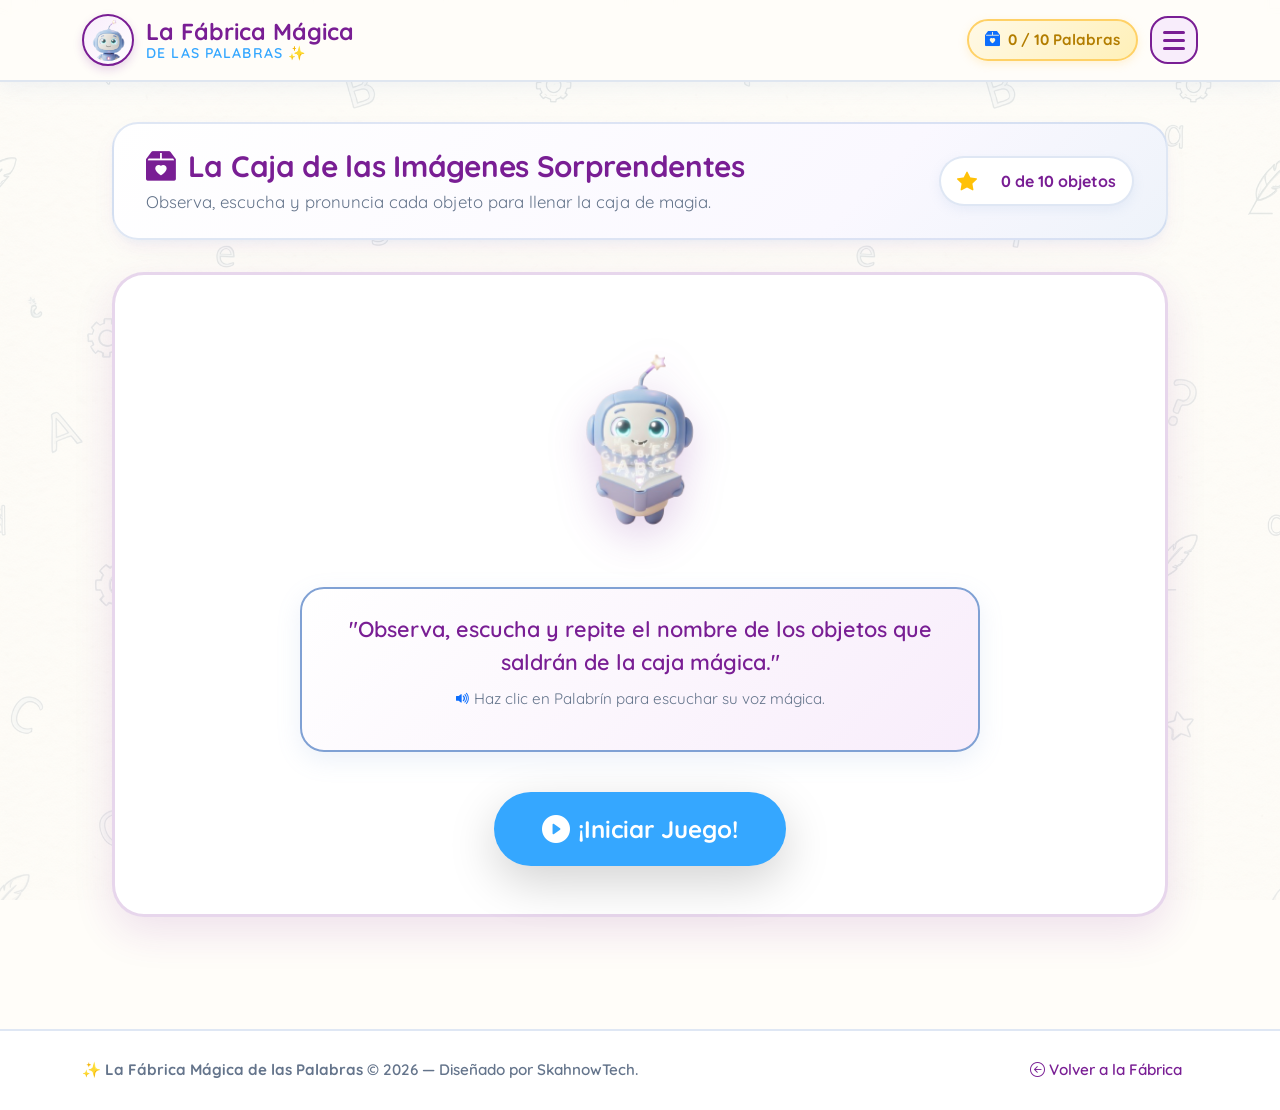
==== CajaSorprendente.html @ a02a0a53 "first commit" ====
<!DOCTYPE html>
<html lang="es">

<head>
  <meta charset="UTF-8">
  <meta name="viewport" content="width=device-width, initial-scale=1.0">
  <title>La Caja de las Imágenes Sorprendentes | La Fábrica Mágica</title>
  <link rel="icon" href="assets/images/smile.png" type="image/png">

  <!-- Meta etiquetas SEO y experiencia de usuario infantil -->
  <meta name="description"
    content="Minijuego 1: La caja de las imágenes sorprendentes. Observa, escucha y repite el nombre de 10 objetos mágicos con Palabrín.">
  <meta name="theme-color" content="#791E94">

  <!-- Bootstrap 5 CSS CDN -->
  <link href="https://cdn.jsdelivr.net/npm/bootstrap@5.3.3/dist/css/bootstrap.min.css" rel="stylesheet"
    integrity="sha384-QWTKZyjpPEjISv5WaRU9OFeRpok6YctnYmDr5pNlyT2bRjXh0JMhjY6hW+ALEwIH" crossorigin="anonymous">

  <!-- Bootstrap Icons CDN -->
  <link rel="stylesheet" href="https://cdn.jsdelivr.net/npm/bootstrap-icons@1.11.3/font/bootstrap-icons.min.css">

  <!-- Google Fonts: Quicksand -->
  <link rel="preconnect" href="https://fonts.googleapis.com">
  <link rel="preconnect" href="https://fonts.gstatic.com" crossorigin>
  <link href="https://fonts.googleapis.com/css2?family=Quicksand:wght@400;500;600;700&display=swap" rel="stylesheet">

  <!-- Estilos Globales y Específicos del Minijuego -->
  <link rel="stylesheet" href="css/styles.css">
  <link rel="stylesheet" href="css/cajaSorprendente.css">
</head>

<body>

  <!-- ========================================================================
       1. HEADER / BANNER SUPERIOR FIJO (IDÉNTICO A INDEX)
       ======================================================================== -->
  <header class="navbar navbar-expand fixed-top magic-navbar">
    <div class="container-xl d-flex justify-content-between align-items-center">

      <!-- Marca y Avatar del Robot Guardián -->
      <a class="brand-wrapper" href="index.html" title="Ir al inicio de La Fábrica Mágica">
        <div class="brand-avatar">
          <img src="assets/images/smile.png" alt="Robot Guardián sonriente">
        </div>
        <div class="brand-title">
          <span>La Fábrica Mágica</span>
          <span class="brand-subtitle">de las Palabras ✨</span>
        </div>
      </a>

      <!-- Acciones de barra superior: Contador de palabras y Menú Hamburguesa -->
      <div class="nav-actions">
        <div class="badge-points d-flex align-items-center gap-2" title="Progreso de palabras descubiertas">
          <i class="bi bi-box2-heart-fill text-primary"></i>
          <span id="headerCounter">0 / 10 Palabras</span>
        </div>

        <button id="btnMagicMenu" class="btn-magic-menu" type="button" data-bs-toggle="offcanvas"
          data-bs-target="#offcanvasNav" aria-controls="offcanvasNav" aria-label="Abrir menú de navegación">
          <span class="bar"></span>
          <span class="bar"></span>
          <span class="bar"></span>
        </button>
      </div>

    </div>
  </header>

  <!-- ========================================================================
       2. MENÚ OFFCANVAS (PANEL LATERAL RESPONSIVO)
       ======================================================================== -->
  <div class="offcanvas offcanvas-end magic-offcanvas" tabindex="-1" id="offcanvasNav"
    aria-labelledby="offcanvasNavLabel">
    <div class="offcanvas-header">
      <h5 class="offcanvas-title" id="offcanvasNavLabel">
        <i class="bi bi-compass text-primary"></i> Menú Mágico
      </h5>
      <button type="button" class="btn-close" data-bs-dismiss="offcanvas" aria-label="Cerrar"></button>
    </div>

    <div class="offcanvas-body d-flex flex-column justify-content-between">
      <nav class="magic-nav-list">
        <a href="index.html" data-audio="assets/audio/inicio.mp3" class="magic-nav-item">
          <span class="nav-icon"><i class="bi bi-house-door-fill"></i></span>
          <span>Inicio</span>
        </a>
        <a href="CajaSorprendente.html" data-audio="assets/audio/caja.mp3" class="magic-nav-item active">
          <span class="nav-icon">
            <svg viewBox="0 0 32 32" color="currentColor" fill="currentColor" width="25"
              xmlns="http://www.w3.org/2000/svg">
              <path
                d="M1.735 17.832l12.054 6.081 2.152-6.081-12.053-5.758zM16.211 17.832l2.045 6.027 12.484-6.081-2.422-5.704zM-0.247 7.212l4.144 4.843 12.053-6.134-3.928-5.005zM32.247 7.319 20.246 0.916l-4.09 5.005 12.162 6.134zM3.175 19.353 3.134 25.192l12.713 5.893v-10.98l-1.816 4.736zM16.291 20.105v10.979l12.674-5.893v-5.799l-10.99 5.46z" />
            </svg>
          </span>
          <span>La Caja de las Imágenes Sorprendentes</span>
        </a>
        <a href="QueSonido.html" data-audio="assets/audio/sonido.mp3" class="magic-nav-item">
          <span class="nav-icon">
            <svg viewBox="0 0 32 32" color="currentColor" fill="currentColor" width="25"
              xmlns="http://www.w3.org/2000/svg">
              <path d="M18 30v-2a10.0114 10.0114 0 0 0 10-10h2a12.0134 12.0134 0 0 1-12 12z" />
              <path d="M18 26v-2a6.0066 6.0066 0 0 0 6-6h2a8.0092 8.0092 0 0 1-8 8z" />
              <path d="M18 22v-2a2.0023 2.0023 0 0 0 2-2h2a4.0042 4.0042 0 0 1-4 4z" />
              <path
                d="M10 2a9.01 9.01 0 0 0-9 9h2a7 7 0 0 1 14 0 7.09 7.09 0 0 1-3.501 6.1348L13 17.4229v3.0732a2.9354 2.9354 0 0 1-0.9009 2.1514 4.1824 4.1824 0 0 1-4.6318 1.03A4.0918 4.0918 0 0 1 5 20H3a6.1156 6.1156 0 0 0 3.6694 5.5117 5.7822 5.7822 0 0 0 2.3145 0.4863 6.5854 6.5854 0 0 0 4.4785-1.888A4.94 4.94 0 0 0 15 20.4961v-1.9424A9.1077 9.1077 0 0 0 19 11a9.01 9.01 0 0 0-9-9z" />
            </svg>
          </span>
          <span>¿Qué sonido estás escuchando?</span>
        </a>
        <a href="QueVes.html" data-audio="assets/audio/cuentame.mp3" class="magic-nav-item">
          <span class="nav-icon">
            <svg viewBox="0 0 24 24" color="currentColor" fill="currentColor" stroke-width="2" stroke="currentColor"
              stroke-linecap="round" stroke-linejoin="round" width="25" xmlns="http://www.w3.org/2000/svg">
              <path fill="none" d="M5.5 21C2.7 21 1 17 1 12s1.7-9 4.5-9C8.2 3 10 7 10 12s-1.8 9-4.5 9z" />
              <path fill="none" d="M18.5 21c-2.7 0-4.5-4-4.5-9s1.8-9 4.5-9c2.8 0 4.5 4 4.5 9s-1.7 9-4.5 9z" />
              <circle cx="4" cy="12" r="3" />
              <circle cx="17" cy="12" r="3" />
            </svg>
          </span>
          <span>¡Cuéntame qué estás viendo!</span>
        </a>
        <a href="unirPalabras.html" data-audio="assets/audio/unamos.mp3" class="magic-nav-item">
          <span class="nav-icon">
            <svg viewBox="0 0 32 32" color="currentColor" fill="currentColor" width="25"
              xmlns="http://www.w3.org/2000/svg">
              <path
                d="M28 16a1 1 0 0 1-1 1H16a1 1 0 0 1 0-2h11a1 1 0 0 1 1 1zM16 9h11a1 1 0 0 0 0-2H16a1 1 0 0 0 0 2zM27 23H16a1 1 0 0 0 0 2h11a1 1 0 0 0 0-2z" />
            </svg>
          </span>
          <span>Unamos las palabras con sus imágenes</span>
        </a>
        <a href="misionPalabrin.html" data-audio="assets/audio/mision.mp3" class="magic-nav-item">
          <span class="nav-icon"><i class="bi bi-trophy-fill"></i></span>
          <span>La gran misión de Palabrín</span>
        </a>
      </nav>

      <div class="text-center p-3 rounded-4 bg-white border border-info-subtle mt-4">
        <small class="text-muted fw-bold">
          <i class="bi bi-lightbulb text-warning me-1"></i> Aprender jugando es la clave.
        </small>
      </div>
    </div>
  </div>

  <!-- ========================================================================
       3. CONTENEDOR PRINCIPAL
       ======================================================================== -->
  <main class="main-wrapper">
    <div class="container-xl game-container">

      <!-- ENCABEZADO Y BARRA DE PROGRESO -->
      <section class="game-header-card d-flex flex-column flex-md-row justify-content-between align-items-md-center gap-3">
        <div>
          <h1 class="game-title">
            <i class="bi bi-box2-heart-fill"></i> La Caja de las Imágenes Sorprendentes
          </h1>
          <p class="game-subtitle">
            Observa, escucha y pronuncia cada objeto para llenar la caja de magia.
          </p>
        </div>

        <!-- Indicador visual del avance -->
        <div class="progress-wrapper">
          <i class="bi bi-star-fill text-warning fs-5"></i>
          <div class="progress-custom">
            <div id="gameProgressBar" class="progress-bar-magic" role="progressbar" aria-valuenow="0"
              aria-valuemin="0" aria-valuemax="100"></div>
          </div>
          <span id="gameProgressCount" class="progress-text">0 de 10 objetos</span>
        </div>
      </section>

      <!-- ====================================================================
           PANTALLA 1: CONFIRMACIÓN DE INICIO CON PALABRÍN
           ==================================================================== -->
      <section id="screenIntro" aria-labelledby="introTitle">
        <div class="intro-card">
          <h2 id="introTitle" class="visually-hidden">Instrucciones del Minijuego 1</h2>

          <!-- Mascota Robot Palabrín Interactiva con data-audio -->
          <div class="mb-3">
            <img id="robotIntroImg" src="assets/images/instrucciones.png"
              data-audio="assets/audio/subti1.mp3"
              alt="Robot Palabrín explicando instrucciones" class="intro-robot-img animate-bounce"
              title="¡Haz clic en mí para escuchar las instrucciones!"
              onerror="this.src='assets/images/contento.png'">
          </div>

          <!-- Globo de diálogo de Instrucciones -->
          <div class="intro-speech">
            <p class="intro-speech-text">
              "Observa, escucha y repite el nombre de los objetos que saldrán de la caja mágica."
            </p>
            <p class="intro-speech-hint">
              <i class="bi bi-volume-up-fill text-primary"></i> Haz clic en Palabrín para escuchar su voz mágica.
            </p>
          </div>

          <!-- Botón de Iniciar Juego -->
          <div>
            <button type="button" id="btnStartGame" class="btn-kid btn-primary-kid fs-4 px-5 py-3 shadow-lg"
              data-audio="assets/audio/comienza.mp3">
              <i class="bi bi-play-circle-fill fs-3"></i> ¡Iniciar Juego!
            </button>
          </div>
        </div>
      </section>

      <!-- ====================================================================
           PANTALLA 2: TABLERO DE LA CAJA MÁGICA Y LOS 10 OBJETOS
           ==================================================================== -->
      <section id="screenGame" aria-labelledby="gameBoardTitle">
        <h2 id="gameBoardTitle" class="visually-hidden">Tablero de Objetos de la Caja Mágica</h2>

        <!-- Ilustración central de la Caja Mágica -->
        <div class="magic-box-stage">
          <div class="magic-box-container">
            <div class="box-aura"></div>
            <!-- SVG de la Caja de Sorpresas Mágica -->
            <svg class="magic-box-svg" viewBox="0 0 100 100" xmlns="http://www.w3.org/2000/svg">
              <!-- Cuerpo de la caja -->
              <rect x="20" y="38" width="60" height="48" rx="8" fill="#791E94" />
              <rect x="23" y="41" width="54" height="42" rx="6" fill="#9B3DB8" />
              <!-- Cinta vertical -->
              <rect x="44" y="38" width="12" height="48" fill="#FFD166" />
              <!-- Tapa de la caja -->
              <rect x="15" y="28" width="70" height="14" rx="4" fill="#35A7FF" />
              <!-- Lazo superior -->
              <path d="M50 28 C42 16 28 20 38 28 Z" fill="#FFD166" />
              <path d="M50 28 C58 16 72 20 62 28 Z" fill="#FFD166" />
              <circle cx="50" cy="28" r="4" fill="#FFAA00" />
              <!-- Estrellitas de magia -->
              <polygon points="12,18 14,23 19,23 15,26 17,31 12,28 7,31 9,26 5,23 10,23" fill="#FFD166" opacity="0.9" />
              <polygon points="86,22 88,26 92,26 89,28 90,32 86,30 82,32 83,28 80,26 84,26" fill="#FFD166" opacity="0.9" />
            </svg>
          </div>
          <div>
            <span class="box-instruction-tag">
              <i class="bi bi-hand-index-thumb-fill text-warning"></i> Toca un objeto para descubrir su nombre
            </span>
          </div>
        </div>

        <!-- Cuadrícula interactiva de los 10 objetos -->
        <div id="objectsGrid" class="objects-grid" role="region" aria-label="Cuadrícula de objetos mágicos">
          <!-- Se inyecta dinámicamente mediante js/cajaSorprendente.js -->
        </div>
      </section>

      <!-- ====================================================================
           MODAL SPOTLIGHT: OBJETO DESTACADO, AUDIO Y VALIDACIÓN
           ==================================================================== -->
      <div id="spotlightModal" class="spotlight-overlay" role="dialog" aria-modal="true"
        aria-labelledby="spotlightTitle">
        <div class="spotlight-card">
          <!-- Icono / SVG aumentado del objeto -->
          <div id="spotlightIcon" class="spotlight-icon-box"></div>

          <!-- Nombre de la palabra en grande -->
          <h3 id="spotlightTitle" class="spotlight-title">Palabra</h3>

          <!-- Diálogo interactivo de Palabrín -->
          <div class="spotlight-palabrin-dialog">
            <img src="assets/images/senalando.png" alt="Palabrín ayudándote a pronunciar"
              class="spotlight-palabrin-avatar" onerror="this.src='assets/images/smile.png'">
            <p id="spotlightDialogText" class="spotlight-dialog-text">
              Escucha con atención la palabra...
            </p>
          </div>

          <!-- Botón de confirmación para pasar a la siguiente palabra -->
          <button type="button" id="btnWordSaid" class="btn-kid btn-emerald-kid btn-word-confirm shadow-lg">
            <i class="bi bi-mic-fill"></i> ¡Ya la dije! / Siguiente palabra
          </button>
        </div>
      </div>

      <!-- ====================================================================
           PANTALLA 3: FINALIZACIÓN DEL JUEGO (CELEBRACIÓN Y 3 BOTONES)
           ==================================================================== -->
      <section id="screenVictory" aria-labelledby="victoryTitle">
        <div class="victory-card">
          <!-- Robot Palabrín Celebrando -->
          <img src="assets/images/emocionado.png" alt="Palabrín celebrando tu victoria"
            class="victory-robot-img" onerror="this.src='assets/images/contento.png'">

          <h2 id="victoryTitle" class="victory-title">
            ¡Felicidades, pequeño inventor de palabras! 🎉✨
          </h2>

          <p class="victory-subtitle">
            ¡Has abierto la caja mágica y pronunciado los <strong>10 objetos sorprendentes</strong> con éxito! Eres un
            auténtico maestro de las palabras.
          </p>

          <!-- Fila de estrellas logradas -->
          <div class="stars-celebration" aria-label="10 estrellas conseguidas">
            <i class="bi bi-star-fill"></i>
            <i class="bi bi-star-fill"></i>
            <i class="bi bi-star-fill"></i>
            <i class="bi bi-star-fill"></i>
            <i class="bi bi-star-fill"></i>
            <i class="bi bi-star-fill"></i>
            <i class="bi bi-star-fill"></i>
            <i class="bi bi-star-fill"></i>
            <i class="bi bi-star-fill"></i>
            <i class="bi bi-star-fill"></i>
          </div>

          <!-- EXACTAMENTE LOS 3 BOTONES DE OPCIONES REQUERIDOS -->
          <div class="victory-actions">
            <!-- Botón 1: Menú Principal -->
            <a href="index.html" class="btn-kid btn-secondary-kid victory-btn"
              data-audio="assets/audio/inicio.mp3">
              <i class="bi bi-house-door-fill"></i> Menú Principal
            </a>

            <!-- Botón 2: Reiniciar Juego -->
            <button type="button" data-audio="assets/audio/reiniciar.mp3" id="btnRestartGame" class="btn-kid btn-primary-kid victory-btn">
              <i class="bi bi-arrow-clockwise"></i> Reiniciar Juego
            </button>

            <!-- Botón 3: Segundo Juego -->
            <a href="QueSonido.html" class="btn-kid btn-magic-kid victory-btn"
              data-audio="assets/audio/siguiente1.mp3">
              <i class="bi bi-arrow-right-circle-fill"></i> Siguiente Juego: ¿Qué sonido estas escuchando?
            </a>
          </div>
        </div>
      </section>

    </div>
  </main>

  <!-- ========================================================================
       4. FOOTER LÚDICO Y EDUCATIVO (IDÉNTICO A INDEX)
       ======================================================================== -->
  <footer class="magic-footer">
    <div class="container-xl">
      <div class="d-flex flex-column flex-sm-row justify-content-between align-items-center gap-2">
        <p class="m-0 fw-semibold">
          ✨ <strong>La Fábrica Mágica de las Palabras</strong> &copy; 2026 &mdash; Diseñado por SkahnowTech.
        </p>
        <div>
          <a href="index.html" class="me-3"><i class="bi bi-arrow-left-circle"></i> Volver a la Fábrica</a>
        </div>
      </div>
    </div>
  </footer>

  <!-- ========================================================================
       SCRIPTS: BOOTSTRAP 5 + MAIN JS + CAJA SORPRENDENTE JS
       ======================================================================== -->
  <script src="https://cdn.jsdelivr.net/npm/bootstrap@5.3.3/dist/js/bootstrap.bundle.min.js"
    integrity="sha384-YvpcrYf0tY3lHB60NNkmXc5s9fDVZLESaAA55NDzOxhy9GkcIdslK1eN7N6jIeHz"
    crossorigin="anonymous"></script>
  <script src="js/main.js"></script>
  <script src="js/cajaSorprendente.js"></script>
</body>

</html>
---- css/styles.css ----
/* ==========================================================================
   LA FÁBRICA MÁGICA DE LAS PALABRAS - ESTILOS PRINCIPALES
   Diseño Frontend UI/UX infantil: Accesible, lúdico y responsivo
   ========================================================================== */

/* --------------------------------------------------------------------------
   1. IMPORTACIÓN DE TIPOGRAFÍAS
   -------------------------------------------------------------------------- */
@import url('https://fonts.googleapis.com/css2?family=Quicksand:wght@400;500;600;700&display=swap');

/* --------------------------------------------------------------------------
   2. VARIABLES CSS (CUSTOM PROPERTIES - PALETA APROBADA)
   -------------------------------------------------------------------------- */
:root {
  /* Paleta cromática oficial */
  --color-bg: #FFFDF9;              /* Porcelain: Fondo general cálido y suave */
  --color-primary: #35A7FF;         /* Cool Sky: Botones principales y acentos interactivos */
  --color-primary-hover: #1e96f3;
  --color-secondary: #80A1D4;       /* Wisteria Blue: Contenedores, tarjetas secundarias y bordes */
  --color-secondary-soft: #EEF3FA;  /* Tono muy suave para fondos interiores */
  --color-success: #48BF84;         /* Emerald: Alertas positivas, aciertos y logros */
  --color-success-hover: #3ca36f;
  --color-magic: #791E94;           /* Royal Orchid: Títulos principales, marca y robot */
  --color-magic-light: #9B3DB8;
  --color-magic-soft: #F8EDFB;
  
  /* Colores de soporte y neutros */
  --color-surface: #FFFFFF;
  --color-text-main: #2C3539;
  --color-text-muted: #64748B;
  --color-border-subtle: rgba(128, 161, 212, 0.25);
  
  /* Sistema de diseño: bordes, sombras y transiciones */
  --font-family-base: 'Quicksand', -apple-system, BlinkMacSystemFont, "Segoe UI", Roboto, sans-serif;
  --radius-sm: 12px;
  --radius-md: 18px;
  --radius-lg: 26px;
  --radius-pill: 50px;
  
  --shadow-soft: 0 10px 28px -6px rgba(121, 30, 148, 0.08), 0 4px 10px -2px rgba(53, 167, 255, 0.06);
  --shadow-hover: 0 16px 36px -4px rgba(121, 30, 148, 0.16), 0 8px 16px -2px rgba(53, 167, 255, 0.12);
  --shadow-card: 0 8px 20px rgba(128, 161, 212, 0.14);
  
  --transition-fast: all 0.2s ease-in-out;
  --transition-normal: all 0.3s cubic-bezier(0.34, 1.56, 0.64, 1);
  --header-height: 82px;
}

/* --------------------------------------------------------------------------
   3. ESTILOS GLOBALES Y PATRÓN DE FONDO
   -------------------------------------------------------------------------- */
* {
  box-sizing: border-box;
}

body {
  font-family: var(--font-family-base);
  background-color: var(--color-bg);
  color: var(--color-text-main);
  margin: 0;
  padding-top: var(--header-height);
  min-height: 100vh;
  position: relative;
  overflow-x: hidden;
}

body::before {
  content: "";
  position: fixed; /* Fija el fondo para que no se mueva al hacer scroll */
  top: 0;
  left: 0;
  width: 100%;
  height: 100%;
  
    /* Patrón SVG sutil con letras, estrellas y libros para una atmósfera educativa y lúdica */
  background-image: url(../assets/images/fondoNormal.jpeg);
  background-size: cover;
  background-repeat: repeat; /* O ajusta el tamaño si el patrón es muy grande */
  
  /* ¡AQUÍ ESTÁ LA CLAVE! LA OPACIDAD */
  opacity: 0.4; /* Muy sutil, entre 0.03 y 0.08 funciona bien para niños */
  
  /* Asegura que el fondo esté detrás de todo el contenido */
  z-index: -1; 
}

/* Tipografía y jerarquías */
h1, h2, h3, h4, h5, h6 {
  font-family: var(--font-family-base);
  font-weight: 700;
  letter-spacing: -0.01em;
}

/* --------------------------------------------------------------------------
   4. HEADER / BANNER SUPERIOR FIJO
   -------------------------------------------------------------------------- */
.magic-navbar {
  height: var(--header-height);
  background: rgba(255, 253, 249, 0.94);
  backdrop-filter: blur(12px);
  -webkit-backdrop-filter: blur(12px);
  border-bottom: 2px solid var(--color-border-subtle);
  box-shadow: 0 4px 20px rgba(128, 161, 212, 0.12);
  transition: var(--transition-fast);
  z-index: 1030;
}

.brand-wrapper {
  display: flex;
  align-items: center;
  gap: 12px;
  text-decoration: none;
}

.brand-avatar {
  width: 52px;
  height: 52px;
  background: linear-gradient(135deg, var(--color-magic-soft) 0%, #FFFFFF 100%);
  border: 2.5px solid var(--color-magic);
  border-radius: 50%;
  padding: 3px;
  display: flex;
  align-items: center;
  justify-content: center;
  box-shadow: 0 4px 10px rgba(121, 30, 148, 0.18);
  transition: var(--transition-normal);
  flex-shrink: 0;
}

.brand-avatar img {
  width: 100%;
  height: 100%;
  object-fit: contain;
  border-radius: 50%;
}

.brand-wrapper:hover .brand-avatar {
  transform: rotate(10deg) scale(1.08);
  border-color: var(--color-primary);
}

.brand-title {
  font-size: 1.45rem;
  font-weight: 700;
  color: var(--color-magic);
  line-height: 1.15;
  margin: 0;
  display: flex;
  flex-direction: column;
}

.brand-title .brand-subtitle {
  font-size: 0.88rem;
  font-weight: 600;
  color: var(--color-primary);
  text-transform: uppercase;
  letter-spacing: 0.08em;
}

/* Acciones del Navbar */
.nav-actions {
  display: flex;
  align-items: center;
  gap: 12px;
}

.badge-points {
  background: linear-gradient(135deg, #FFF9E6, #FFF0B8);
  border: 2px solid #FFD166;
  color: #B37D00;
  font-size: 0.95rem;
  font-weight: 700;
  padding: 8px 16px;
  border-radius: var(--radius-pill);
  display: flex;
  align-items: center;
  gap: 6px;
  box-shadow: 0 3px 8px rgba(255, 209, 102, 0.25);
}

/* Botón Hamburguesa Estilizado */
.btn-magic-menu {
  width: 48px;
  height: 48px;
  border-radius: var(--radius-md);
  background-color: var(--color-magic-soft);
  border: 2px solid var(--color-magic);
  color: var(--color-magic);
  display: flex;
  flex-direction: column;
  justify-content: center;
  align-items: center;
  gap: 5px;
  cursor: pointer;
  transition: var(--transition-normal);
  padding: 0;
}

.btn-magic-menu .bar {
  width: 22px;
  height: 3px;
  background-color: var(--color-magic);
  border-radius: 4px;
  transition: var(--transition-normal);
}

.btn-magic-menu:hover,
.btn-magic-menu:focus {
  background-color: var(--color-magic);
  transform: scale(1.05);
  box-shadow: 0 4px 14px rgba(121, 30, 148, 0.25);
}

.btn-magic-menu:hover .bar,
.btn-magic-menu:focus .bar {
  background-color: #FFFFFF;
}

/* --------------------------------------------------------------------------
   5. MENÚ OFFCANVAS (PANEL LATERAL RESPONSIVO)
   -------------------------------------------------------------------------- */
.magic-offcanvas {
  background-color: var(--color-bg);
  border-left: 3px solid var(--color-magic);
  border-top-left-radius: 28px;
  border-bottom-left-radius: 28px;
  box-shadow: -10px 0 30px rgba(121, 30, 148, 0.12);
  width: 320px;
}

.magic-offcanvas .offcanvas-header {
  border-bottom: 2px solid var(--color-border-subtle);
  padding: 1.5rem 1.25rem;
}

.magic-offcanvas .offcanvas-title {
  color: var(--color-magic);
  font-weight: 700;
  display: flex;
  align-items: center;
  gap: 8px;
}

.magic-nav-list {
  display: flex;
  flex-direction: column;
  gap: 12px;
  padding: 1.25rem 0;
}

.magic-nav-item {
  display: flex;
  align-items: center;
  gap: 14px;
  padding: 12px 18px;
  border-radius: var(--radius-md);
  text-decoration: none;
  font-weight: 600;
  font-size: 1.05rem;
  color: var(--color-text-main);
  background-color: var(--color-surface);
  border: 1.5px solid var(--color-border-subtle);
  transition: var(--transition-normal);
}

.magic-nav-item .nav-icon {
  width: 40px;
  height: 40px;
  border-radius: 12px;
  display: flex;
  align-items: center;
  justify-content: center;
  font-size: 1.25rem;
  flex-shrink: 0;
  background-color: var(--color-secondary-soft);
  color: var(--color-primary);
  transition: var(--transition-fast);
}

.magic-nav-item:hover {
  transform: translateX(-4px);
  background-color: #FFFFFF;
  border-color: var(--color-primary);
  color: var(--color-magic);
  box-shadow: var(--shadow-card);
}

.magic-nav-item:hover .nav-icon {
  background-color: var(--color-primary);
  color: #FFFFFF;
  transform: scale(1.1);
}

.magic-nav-item.active {
  background-color: var(--color-magic-soft);
  border-color: var(--color-magic);
  color: var(--color-magic);
}

.magic-nav-item.active .nav-icon {
  background-color: var(--color-magic);
  color: #FFFFFF;
}

/* --------------------------------------------------------------------------
   6. CONTENEDOR PRINCIPAL Y TARJETAS "SOFT-CARD"
   -------------------------------------------------------------------------- */
.main-wrapper {
  padding: 2.5rem 0 4rem;
}

/* Definimos la animación de pulso */
@keyframes pulse-sutil {
  0% {
    transform: scale(1);
  }
  50% {
    transform: scale(1.05); /* Crece un 5% */
  }
  100% {
    transform: scale(1);
  }
}

.soft-card {
  background: var(--color-surface);
  border-radius: var(--radius-lg);
  border: 2px solid var(--color-border-subtle);
  box-shadow: var(--shadow-soft);
  transition: var(--transition-normal);
  position: relative;
  overflow: hidden;
  animation: pulse-sutil 2s infinite ease-in-out;
}

.soft-card:hover {
  transform: translateY(-6px);
  box-shadow: var(--shadow-hover);
  border-color: var(--color-secondary);
}

/* Tarjeta de Bienvenida del Robot Guardián (Hero) */
.hero-card {
  background: linear-gradient(135deg, #FFFFFF 0%, #FAF8FF 60%, var(--color-secondary-soft) 100%);
  border: 2.5px solid rgba(121, 30, 148, 0.2);
  border-radius: 30px;
  padding: 2.25rem;
  margin-bottom: 2.5rem;
}

.robot-container {
  text-align: center;
  position: relative;
}

.robot-mascot {
  max-width: 220px;
  width: 100%;
  height: auto;
  filter: drop-shadow(0 12px 18px rgba(121, 30, 148, 0.15));
  animation: robotFloat 3.6s ease-in-out infinite;
  cursor: pointer;
  transition: var(--transition-normal);
}

.robot-mascot:hover {
  transform: scale(1.06) rotate(3deg);
}

.robot-mascot:active {
  transform: scale(0.96);
}

@keyframes robotFloat {
  0%, 100% {
    transform: translateY(0px);
  }
  50% {
    transform: translateY(-10px);
  }
}

.animate-bounce {
  animation: robotBounce 0.6s cubic-bezier(0.28, 0.84, 0.42, 1) !important;
}

.is-talking {
  animation: robotTalking 1.2s ease-in-out infinite !important;
  filter: drop-shadow(0 14px 22px rgba(121, 30, 148, 0.28)) !important;
}

@keyframes robotTalking {
  0%, 100% {
    transform: scale(1) translateY(0);
  }
  25% {
    transform: scale(1.05) translateY(-6px) rotate(-2deg);
  }
  50% {
    transform: scale(1.02) translateY(-2px) rotate(0deg);
  }
  75% {
    transform: scale(1.04) translateY(-5px) rotate(2deg);
  }
}

@keyframes robotBounce {
  0%, 100% {
    transform: translateY(0) scale(1);
  }
  30% {
    transform: translateY(-18px) scale(1.08) rotate(-4deg);
  }
  50% {
    transform: translateY(-8px) scale(1.04) rotate(4deg);
  }
  75% {
    transform: translateY(-2px) scale(1.01) rotate(-1deg);
  }
}

/* Globo de diálogo interactivo del Robot */
.speech-bubble {
  position: relative;
  background: #FFFFFF;
  border-radius: 24px;
  padding: 1.5rem 1.75rem;
  border: 2px solid var(--color-secondary);
  box-shadow: 0 8px 24px rgba(128, 161, 212, 0.18);
}

.speech-bubble::before {
  content: '';
  position: absolute;
  top: 40px;
  left: -14px;
  width: 0;
  height: 0;
  border-top: 12px solid transparent;
  border-bottom: 12px solid transparent;
  border-right: 14px solid var(--color-secondary);
}

.speech-bubble::after {
  content: '';
  position: absolute;
  top: 42px;
  left: -11px;
  width: 0;
  height: 0;
  border-top: 10px solid transparent;
  border-bottom: 10px solid transparent;
  border-right: 12px solid #FFFFFF;
}

/* Ajuste responsive de flecha de globo en pantallas chicas */
@media (max-width: 991.98px) {
  .speech-bubble::before,
  .speech-bubble::after {
    display: none;
  }
}

.speech-title {
  color: var(--color-magic);
  font-size: 1.6rem;
  margin-bottom: 0.5rem;
}

.speech-text {
  font-size: 1.18rem;
  font-weight: 500;
  color: var(--color-text-main);
  line-height: 1.5;
  margin-bottom: 1rem;
}

.speech-highlight {
  color: var(--color-primary);
  font-weight: 700;
}

/* --------------------------------------------------------------------------
   7. MÓDULOS DE MINIJUEGOS (CARDS GRID)
   -------------------------------------------------------------------------- */
@keyframes aura-magica {
  0%, 100% {
    box-shadow: 0 0 5px rgba(53, 167, 255, 0.3); /* Usando tu color Cool Sky (#35A7FF) */
  }
  50% {
    box-shadow: 0 0 20px rgba(53, 167, 255, 0.9), 0 0 30px rgba(121, 30, 148, 0.5); /* Se mezcla con Royal Orchid */
  }
}

.section-heading {
  margin-bottom: 1.8rem;
  border-radius: 25px;
  cursor: pointer;
  width: fit-content;
  margin-left: auto;
  margin-right: auto;
  padding: 5px;
  animation: aura-magica 2s infinite ease-in-out;
}

.section-title {
  font-size: 1.75rem;
  color: var(--color-magic);
  display: flex;
  align-items: center;
  justify-content: center;
  gap: 10px;
}

.section-subtitle {
  color: var(--color-text-muted);
  font-size: 1.05rem;
  font-weight: 500;
}

.module-card {
  padding: 1.75rem;
  height: 100%;
  display: flex;
  flex-direction: column;
  justify-content: space-between;
  background: var(--color-surface);
  border-radius: var(--radius-lg);
  border: 2px solid var(--color-border-subtle);
  box-shadow: var(--shadow-soft);
  transition: var(--transition-normal);
  position: relative;
  overflow: hidden;
}

.module-icon-box {
  width: 64px;
  height: 64px;
  border-radius: var(--radius-md);
  display: flex;
  align-items: center;
  justify-content: center;
  font-size: 2rem;
  margin-bottom: 1.25rem;
  box-shadow: 0 6px 14px rgba(0, 0, 0, 0.06);
}

/* Variaciones temáticas por paleta */
.card-sky .module-icon-box {
  background-color: rgba(53, 167, 255, 0.15);
  color: var(--color-primary);
}
.card-sky:hover {
  border-color: var(--color-primary);
}

.card-wisteria .module-icon-box {
  background-color: rgba(128, 161, 212, 0.2);
  color: #557EBA;
}
.card-wisteria:hover {
  border-color: var(--color-secondary);
}

.card-orchid .module-icon-box {
  background-color: var(--color-magic-soft);
  color: var(--color-magic);
}
.card-orchid:hover {
  border-color: var(--color-magic);
}

.card-emerald .module-icon-box {
  background-color: rgba(72, 191, 132, 0.18);
  color: var(--color-success);
}
.card-emerald:hover {
  border-color: var(--color-success);
}

.module-title {
  font-size: 1.3rem;
  font-weight: 700;
  margin-bottom: 0.6rem;
}

.module-desc {
  font-size: 0.98rem;
  color: var(--color-text-muted);
  line-height: 1.45;
  margin-bottom: 1.5rem;
  flex-grow: 1;
}

/* --------------------------------------------------------------------------
   8. BOTONES Y COMPONENTES INTERACTIVOS
   -------------------------------------------------------------------------- */
.btn-kid {
  font-family: var(--font-family-base);
  font-weight: 700;
  font-size: 1.05rem;
  padding: 12px 24px;
  border-radius: var(--radius-pill);
  border: none;
  cursor: pointer;
  display: inline-flex;
  align-items: center;
  justify-content: center;
  gap: 8px;
  transition: var(--transition-normal);
  text-decoration: none;
  box-shadow: 0 4px 12px rgba(0, 0, 0, 0.08);
}

.btn-kid:hover {
  transform: translateY(-2px) scale(1.02);
}

.btn-kid:active {
  transform: translateY(1px) scale(0.98);
}

.btn-primary-kid {
  background-color: var(--color-primary);
  color: #FFFFFF;
  box-shadow: 0 6px 16px rgba(53, 167, 255, 0.3);
}
.btn-primary-kid:hover {
  background-color: var(--color-primary-hover);
  color: #FFFFFF;
  box-shadow: 0 8px 20px rgba(53, 167, 255, 0.4);
}

.btn-magic-kid {
  background-color: var(--color-magic);
  color: #FFFFFF;
  box-shadow: 0 6px 16px rgba(121, 30, 148, 0.3);
}
.btn-magic-kid:hover {
  background-color: var(--color-magic-light);
  color: #FFFFFF;
  box-shadow: 0 8px 20px rgba(121, 30, 148, 0.4);
}

.btn-emerald-kid {
  background-color: var(--color-success);
  color: #FFFFFF;
  box-shadow: 0 6px 16px rgba(72, 191, 132, 0.3);
}
.btn-emerald-kid:hover {
  background-color: var(--color-success-hover);
  color: #FFFFFF;
  box-shadow: 0 8px 20px rgba(72, 191, 132, 0.4);
}

.btn-secondary-kid {
  background-color: var(--color-secondary-soft);
  color: var(--color-magic);
  border: 2px solid var(--color-secondary);
}
.btn-secondary-kid:hover {
  background-color: #FFFFFF;
  color: var(--color-magic);
  border-color: var(--color-magic);
}

/* --------------------------------------------------------------------------
   9. FOOTER LÚDICO Y ACCESIBLE
   -------------------------------------------------------------------------- */
.magic-footer {
  background-color: #FFFFFF;
  border-top: 2px solid var(--color-border-subtle);
  padding: 1.75rem 0;
  text-align: center;
  color: var(--color-text-muted);
  font-size: 0.95rem;
}

.magic-footer a {
  color: var(--color-magic);
  text-decoration: none;
  font-weight: 600;
}

.magic-footer a:hover {
  text-decoration: underline;
  color: var(--color-primary);
}

/* --------------------------------------------------------------------------
   10. ADAPTABILIDAD RESPONSIVE (MEDIA QUERIES)
   -------------------------------------------------------------------------- */
@media (max-width: 767.98px) {
  :root {
    --header-height: 72px;
  }
  
  .brand-title {
    font-size: 1.15rem;
  }
  
  .brand-avatar {
    width: 44px;
    height: 44px;
  }
  
  .hero-card {
    padding: 1.5rem;
    text-align: center;
  }
  
  .speech-title {
    font-size: 1.35rem;
  }
  
  .speech-text {
    font-size: 1.05rem;
  }
  
  .robot-mascot {
    max-width: 170px;
    margin-bottom: 1rem;
  }
  
  .badge-points {
    display: none; /* Se oculta en móviles muy pequeños para dar prioridad a la marca */
  }
}
---- css/cajaSorprendente.css ----
/* ==========================================================================
   MINIJUEGO 1: LA CAJA DE LAS IMÁGENES SORPRENDENTES - ESTILOS
   ========================================================================== */

/* --------------------------------------------------------------------------
   1. CONTENEDOR GENERAL DEL JUEGO Y BARRA DE PROGRESO
   -------------------------------------------------------------------------- */
.game-container {
  max-width: 1080px;
  margin: 0 auto;
  padding-bottom: 3rem;
}

.game-header-card {
  background: linear-gradient(135deg, #FFFFFF 0%, #FAF8FF 70%, var(--color-secondary-soft) 100%);
  border: 2.5px solid var(--color-border-subtle);
  border-radius: var(--radius-lg);
  padding: 1.5rem 2rem;
  box-shadow: var(--shadow-soft);
  margin-bottom: 2rem;
}

.game-title {
  color: var(--color-magic);
  font-size: 1.85rem;
  font-weight: 700;
  display: flex;
  align-items: center;
  gap: 12px;
  margin-bottom: 0.35rem;
}

.game-subtitle {
  color: var(--color-text-muted);
  font-size: 1.05rem;
  margin: 0;
}

/* Barra de progreso infantil con estrellitas */
.progress-wrapper {
  background-color: var(--color-surface);
  border: 2px solid var(--color-border-subtle);
  border-radius: var(--radius-pill);
  padding: 8px 16px;
  box-shadow: 0 4px 12px rgba(128, 161, 212, 0.12);
  display: flex;
  align-items: center;
  gap: 12px;
}

.progress-custom {
  flex-grow: 1;
  height: 16px;
  background-color: var(--color-secondary-soft);
  border-radius: var(--radius-pill);
  overflow: hidden;
  box-shadow: inset 0 2px 4px rgba(0, 0, 0, 0.06);
}

.progress-bar-magic {
  height: 100%;
  width: 0%;
  background: linear-gradient(90deg, var(--color-primary), var(--color-success));
  border-radius: var(--radius-pill);
  transition: width 0.5s cubic-bezier(0.34, 1.56, 0.64, 1);
  box-shadow: 0 2px 8px rgba(72, 191, 132, 0.4);
}

.progress-text {
  font-weight: 700;
  font-size: 1rem;
  color: var(--color-magic);
  white-space: nowrap;
}

/* --------------------------------------------------------------------------
   2. PANTALLA 1: INICIO Y ROBOT PALABRÍN
   -------------------------------------------------------------------------- */
#screenIntro {
  transition: var(--transition-normal);
}

.intro-card {
  background: var(--color-surface);
  border-radius: 32px;
  border: 3px solid rgba(121, 30, 148, 0.18);
  box-shadow: 0 16px 40px rgba(121, 30, 148, 0.12);
  padding: 3rem 2rem;
  text-align: center;
}

.intro-robot-img {
  max-width: 240px;
  width: 100%;
  cursor: pointer;
  filter: drop-shadow(0 14px 20px rgba(121, 30, 148, 0.2));
  transition: var(--transition-normal);
}

.intro-robot-img:hover {
  transform: scale(1.08) rotate(2deg);
}

.intro-speech {
  position: relative;
  background: linear-gradient(135deg, #FFFFFF, var(--color-magic-soft));
  border: 2.5px solid var(--color-secondary);
  border-radius: 24px;
  padding: 1.5rem 2rem;
  margin: 1.5rem auto 2.5rem;
  max-width: 680px;
  box-shadow: 0 8px 24px rgba(128, 161, 212, 0.15);
}

.intro-speech-text {
  font-size: 1.35rem;
  font-weight: 600;
  color: var(--color-magic);
  line-height: 1.5;
  margin: 0;
}

.intro-speech-hint {
  font-size: 0.95rem;
  color: var(--color-text-muted);
  margin-top: 0.6rem;
}

/* --------------------------------------------------------------------------
   3. PANTALLA 2: LA CAJA MÁGICA Y LOS 10 OBJETOS
   -------------------------------------------------------------------------- */
#screenGame {
  display: none; /* Se activa al iniciar el juego */
}

/* Ilustración animada de la Caja Mágica */
.magic-box-stage {
  text-align: center;
  margin-bottom: 2.5rem;
  position: relative;
}

.magic-box-container {
  display: inline-block;
  position: relative;
  cursor: default;
}

.magic-box-svg {
  width: 170px;
  height: 170px;
  filter: drop-shadow(0 14px 24px rgba(121, 30, 148, 0.22));
  animation: boxHover 3s ease-in-out infinite;
  transition: transform 0.4s cubic-bezier(0.34, 1.56, 0.64, 1);
}

@keyframes boxHover {
  0%, 100% {
    transform: translateY(0) rotate(0deg);
  }
  50% {
    transform: translateY(-8px) rotate(1.5deg);
  }
}

.box-aura {
  position: absolute;
  top: 50%;
  left: 50%;
  transform: translate(-50%, -50%);
  width: 210px;
  height: 210px;
  background: radial-gradient(circle, rgba(53, 167, 255, 0.25) 0%, rgba(121, 30, 148, 0.05) 60%, transparent 75%);
  border-radius: 50%;
  z-index: -1;
  animation: auraPulse 2.5s infinite alternate ease-in-out;
}

@keyframes auraPulse {
  0% { transform: translate(-50%, -50%) scale(0.9); opacity: 0.6; }
  100% { transform: translate(-50%, -50%) scale(1.15); opacity: 1; }
}

.box-instruction-tag {
  display: inline-flex;
  align-items: center;
  gap: 8px;
  background: var(--color-surface);
  border: 2px solid var(--color-secondary);
  color: var(--color-magic);
  padding: 8px 20px;
  border-radius: var(--radius-pill);
  font-weight: 700;
  font-size: 1.05rem;
  box-shadow: var(--shadow-card);
  margin-top: 10px;
}

/* Cuadrícula de los 10 objetos */
.objects-grid {
  display: grid;
  grid-template-columns: repeat(auto-fit, minmax(180px, 1fr));
  gap: 1.5rem;
  margin-top: 1rem;
}

@media (min-width: 992px) {
  .objects-grid {
    grid-template-columns: repeat(5, 1fr);
  }
}

/* Tarjeta individual de cada objeto */
.object-card {
  background: var(--color-surface);
  border: 2.5px solid var(--color-border-subtle);
  border-radius: var(--radius-lg);
  padding: 1.4rem 1rem;
  text-align: center;
  box-shadow: var(--shadow-soft);
  cursor: pointer;
  position: relative;
  transition: all 0.35s cubic-bezier(0.34, 1.56, 0.64, 1);
  display: flex;
  flex-direction: column;
  align-items: center;
  justify-content: center;
  user-select: none;
  min-height: 190px;
}

.object-card:hover:not(.is-completed) {
  transform: translateY(-8px) scale(1.04);
  box-shadow: var(--shadow-hover);
  border-color: var(--color-primary);
}

.object-card:active:not(.is-completed) {
  transform: translateY(-2px) scale(0.98);
}

.object-icon-wrapper {
  width: 90px;
  height: 90px;
  margin-bottom: 0.8rem;
  display: flex;
  align-items: center;
  justify-content: center;
  transition: transform 0.3s ease;
}

.object-card:hover:not(.is-completed) .object-icon-wrapper {
  transform: scale(1.12);
}

.object-svg {
  width: 100%;
  height: 100%;
  object-fit: contain;
}

.object-label {
  font-size: 1.15rem;
  font-weight: 700;
  color: var(--color-text-main);
  margin-bottom: 0.25rem;
  transition: color 0.2s ease;
}

.object-badge {
  font-size: 0.78rem;
  font-weight: 700;
  padding: 4px 12px;
  border-radius: var(--radius-pill);
  background-color: var(--color-secondary-soft);
  color: var(--color-primary);
  display: inline-flex;
  align-items: center;
  gap: 4px;
}

/* Estado del objeto: YA COMPLETADO */
.object-card.is-completed {
  border-color: var(--color-success);
  background: linear-gradient(135deg, #FFFFFF, rgba(72, 191, 132, 0.08));
  box-shadow: 0 4px 12px rgba(72, 191, 132, 0.12);
  cursor: not-allowed;
  opacity: 0.85;
}

.object-card.is-completed .object-label {
  color: var(--color-success);
}

.object-card.is-completed .object-badge {
  background-color: rgba(72, 191, 132, 0.2);
  color: var(--color-success-hover);
}

.completed-stamp {
  position: absolute;
  top: 10px;
  right: 10px;
  width: 32px;
  height: 32px;
  background-color: var(--color-success);
  color: #FFFFFF;
  border-radius: 50%;
  display: flex;
  align-items: center;
  justify-content: center;
  font-size: 1.1rem;
  box-shadow: 0 3px 8px rgba(72, 191, 132, 0.4);
  animation: stampBounce 0.4s cubic-bezier(0.34, 1.56, 0.64, 1);
}

@keyframes stampBounce {
  0% { transform: scale(0); opacity: 0; }
  80% { transform: scale(1.2); }
  100% { transform: scale(1); opacity: 1; }
}

/* --------------------------------------------------------------------------
   4. MODAL SPOTLIGHT (OBJETO DESTACADO / ZOOM)
   -------------------------------------------------------------------------- */
.spotlight-overlay {
  position: fixed;
  top: 0;
  left: 0;
  width: 100%;
  height: 100%;
  background: rgba(44, 53, 57, 0.7);
  backdrop-filter: blur(8px);
  -webkit-backdrop-filter: blur(8px);
  z-index: 1050;
  display: none;
  align-items: center;
  justify-content: center;
  padding: 1rem;
  opacity: 0;
  transition: opacity 0.3s ease;
}

.spotlight-overlay.is-active {
  display: flex;
  opacity: 1;
}

.spotlight-card {
  background: #FFFFFF;
  border-radius: 36px;
  border: 4px solid var(--color-magic);
  box-shadow: 0 24px 60px rgba(121, 30, 148, 0.25);
  max-width: 640px;
  width: 100%;
  padding: 2.5rem 2rem;
  text-align: center;
  position: relative;
  transform: scale(0.85);
  transition: transform 0.35s cubic-bezier(0.34, 1.56, 0.64, 1);
}

.spotlight-overlay.is-active .spotlight-card {
  transform: scale(1);
}

.spotlight-icon-box {
  width: 170px;
  height: 170px;
  margin: 0 auto 1.5rem;
  background: radial-gradient(circle, var(--color-magic-soft) 0%, #FFFFFF 70%);
  border-radius: 50%;
  display: flex;
  align-items: center;
  justify-content: center;
  border: 3px dashed var(--color-secondary);
  box-shadow: 0 10px 30px rgba(53, 167, 255, 0.18);
  animation: pulseZoom 2.4s ease-in-out infinite;
}

@keyframes pulseZoom {
  0%, 100% { transform: scale(1); }
  50% { transform: scale(1.08); }
}

.spotlight-svg {
  width: 120px;
  height: 120px;
}

.spotlight-title {
  font-size: 2.8rem;
  font-weight: 800;
  color: var(--color-magic);
  text-transform: uppercase;
  letter-spacing: 0.04em;
  margin-bottom: 0.75rem;
}

/* Diálogo del robot Palabrín dentro del spotlight */
.spotlight-palabrin-dialog {
  background: var(--color-secondary-soft);
  border: 2px solid var(--color-secondary);
  border-radius: 20px;
  padding: 1.25rem 1.5rem;
  margin-bottom: 1.75rem;
  display: flex;
  align-items: center;
  gap: 16px;
  text-align: left;
}

.spotlight-palabrin-avatar {
  width: 65px;
  height: 65px;
  border-radius: 50%;
  border: 2px solid var(--color-magic);
  background-color: #FFFFFF;
  flex-shrink: 0;
  object-fit: contain;
}

.spotlight-dialog-text {
  margin: 0;
  font-size: 1.15rem;
  font-weight: 600;
  color: var(--color-text-main);
  line-height: 1.4;
}

.spotlight-dialog-text strong {
  color: var(--color-magic);
}

/* Botón de confirmación tras pronunciar la palabra */
.btn-word-confirm {
  font-size: 1.25rem;
  padding: 16px 36px;
  border-radius: var(--radius-pill);
  animation: pulseButton 1.5s infinite;
}

@keyframes pulseButton {
  0%, 100% { transform: scale(1); box-shadow: 0 6px 20px rgba(72, 191, 132, 0.35); }
  50% { transform: scale(1.04); box-shadow: 0 10px 28px rgba(72, 191, 132, 0.55); }
}

/* --------------------------------------------------------------------------
   5. PANTALLA 3: FINALIZACIÓN DEL JUEGO
   -------------------------------------------------------------------------- */
#screenVictory {
  display: none; /* Se activa cuando el contador llega a 10 */
  animation: victoryFadeIn 0.6s cubic-bezier(0.34, 1.56, 0.64, 1);
}

@keyframes victoryFadeIn {
  from { opacity: 0; transform: translateY(30px) scale(0.95); }
  to { opacity: 1; transform: translateY(0) scale(1); }
}

.victory-card {
  background: linear-gradient(135deg, #FFFFFF 0%, #FFFDF5 60%, var(--color-magic-soft) 100%);
  border: 3.5px solid var(--color-magic);
  border-radius: 36px;
  box-shadow: 0 20px 50px rgba(121, 30, 148, 0.18);
  padding: 3.5rem 2rem;
  text-align: center;
}

.victory-robot-img {
  max-width: 250px;
  width: 100%;
  filter: drop-shadow(0 16px 25px rgba(121, 30, 148, 0.25));
  animation: victoryBounce 2s ease-in-out infinite;
  margin-bottom: 1.5rem;
}

@keyframes victoryBounce {
  0%, 100% { transform: translateY(0) rotate(0deg); }
  50% { transform: translateY(-14px) rotate(3deg); }
}

.victory-title {
  font-size: 2.6rem;
  color: var(--color-magic);
  font-weight: 800;
  margin-bottom: 0.75rem;
}

.victory-subtitle {
  font-size: 1.25rem;
  color: var(--color-text-main);
  max-width: 650px;
  margin: 0 auto 2rem;
  line-height: 1.5;
}

.stars-celebration {
  display: flex;
  justify-content: center;
  gap: 8px;
  font-size: 2rem;
  color: #FFD166;
  margin-bottom: 2.5rem;
}

/* Los 3 botones obligatorios de la pantalla final */
.victory-actions {
  display: flex;
  flex-wrap: wrap;
  justify-content: center;
  gap: 1.25rem;
}

.victory-btn {
  min-width: 230px;
  padding: 14px 28px;
  font-size: 1.1rem;
}

/* --------------------------------------------------------------------------
   6. RESPONSIVE
   -------------------------------------------------------------------------- */
@media (max-width: 767.98px) {
  .game-header-card {
    padding: 1.25rem;
  }
  
  .game-title {
    font-size: 1.45rem;
  }
  
  .spotlight-card {
    padding: 1.75rem 1.25rem;
  }
  
  .spotlight-title {
    font-size: 2.1rem;
  }
  
  .spotlight-icon-box {
    width: 130px;
    height: 130px;
  }
  
  .spotlight-svg {
    width: 85px;
    height: 85px;
  }
  
  .victory-title {
    font-size: 2rem;
  }
  
  .victory-actions {
    flex-direction: column;
    align-items: stretch;
  }
  
  .victory-btn {
    width: 100%;
  }
}
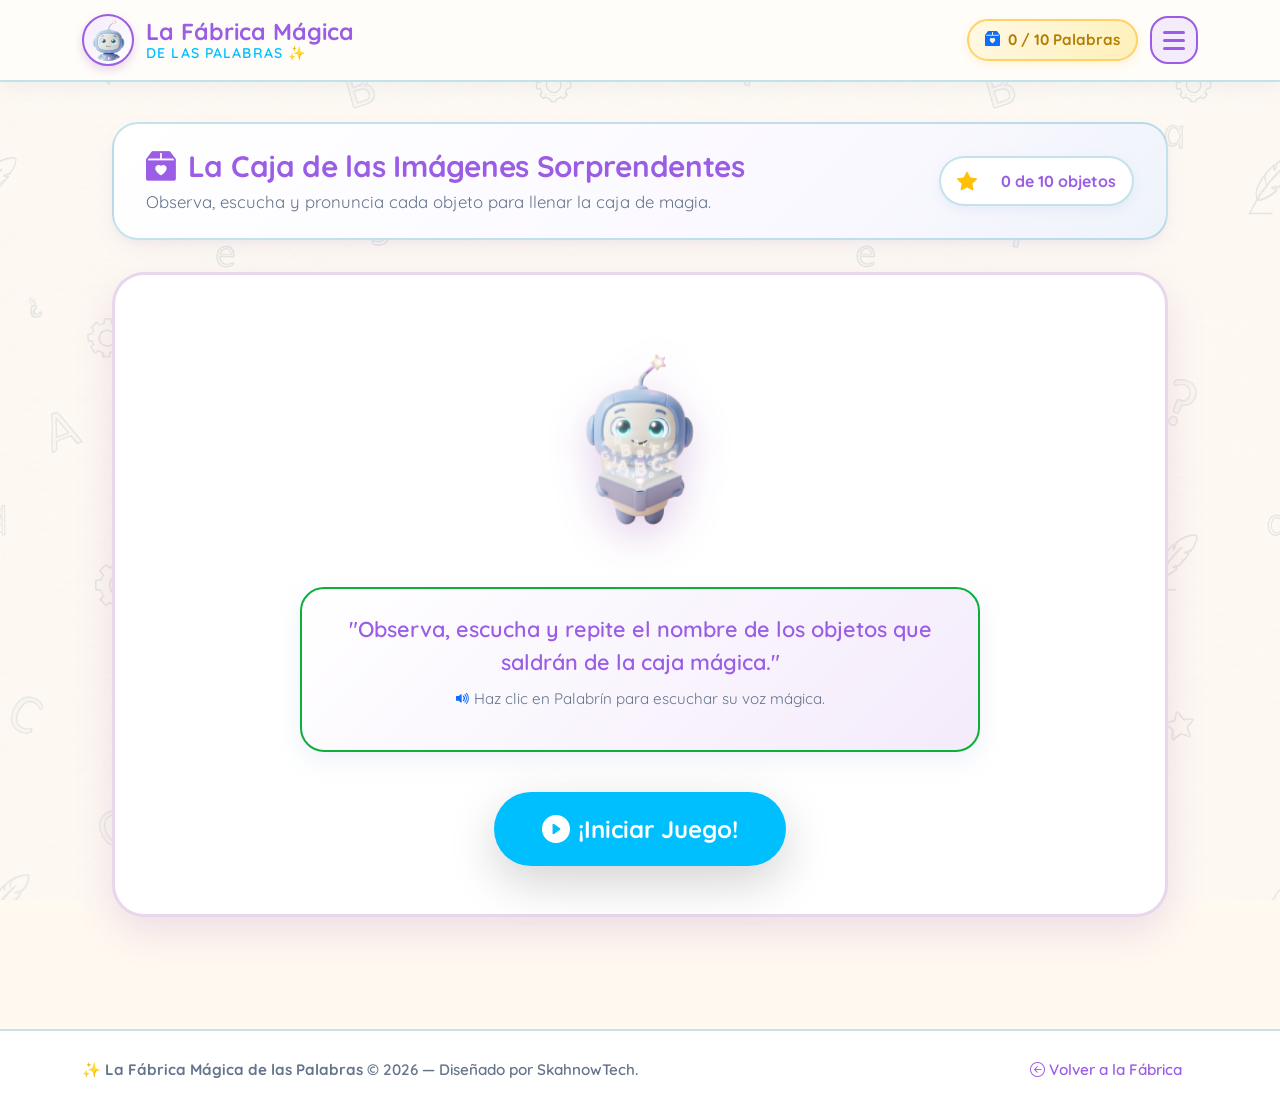
==== commit 693d022d: "FirstGame" ====
--- a/CajaSorprendente.html
+++ b/CajaSorprendente.html
@@ -133,6 +133,20 @@
           <span class="nav-icon"><i class="bi bi-trophy-fill"></i></span>
           <span>La gran misión de Palabrín</span>
         </a>
+        <a href="infoOVA.html" data-audio="assets/audio/OVA.mp3" class="magic-nav-item">
+          <span class="nav-icon">
+            <svg viewBox="0 0 32 32" color="currentColor" fill="currentColor" width="25"
+              xmlns="http://www.w3.org/2000/svg" xmlns:xlink="http://www.w3.org/1999/xlink">
+              <rect width="2" height="20" x="2" y="6" />
+              <rect width="2" height="24" x="6" y="4" />
+              <rect width="12" height="2" x="14" y="22" />
+              <rect width="12" height="2" x="14" y="16" />
+              <path
+                d="M29.7 9.3l-7-7C22.5 2.1 22.3 2 22 2H12c-1.1 0-2 0.9-2 2v24c0 1.1 0.9 2 2 2h16c1.1 0 2-0.9 2-2V10c0-0.3-0.1-0.5-0.3-0.7zM22 4.4 27.6 10H22zM28 28H12V4h8v6c0 1.1 0.9 2 2 2h6z" />
+            </svg>
+          </span>
+          <span>Sobre la OVA</span>
+        </a>
       </nav>
 
       <div class="text-center p-3 rounded-4 bg-white border border-info-subtle mt-4">
@@ -150,7 +164,7 @@
     <div class="container-xl game-container">
 
       <!-- ENCABEZADO Y BARRA DE PROGRESO -->
-      <section class="game-header-card d-flex flex-column flex-md-row justify-content-between align-items-md-center gap-3">
+      <section class="game-header-card d-flex flex-column flex-md-row justify-content-between align-items-md-center gap-3" data-audio="assets/audio/subti1.mp3">
         <div>
           <h1 class="game-title">
             <i class="bi bi-box2-heart-fill"></i> La Caja de las Imágenes Sorprendentes
@@ -188,7 +202,7 @@
           </div>
 
           <!-- Globo de diálogo de Instrucciones -->
-          <div class="intro-speech">
+          <div class="intro-speech" data-audio="assets/audio/subti1.mp3">
             <p class="intro-speech-text">
               "Observa, escucha y repite el nombre de los objetos que saldrán de la caja mágica."
             </p>
@@ -214,7 +228,7 @@
         <h2 id="gameBoardTitle" class="visually-hidden">Tablero de Objetos de la Caja Mágica</h2>
 
         <!-- Ilustración central de la Caja Mágica -->
-        <div class="magic-box-stage">
+        <div class="magic-box-stage" data-audio="assets/audio/subti1.mp3">
           <div class="magic-box-container">
             <div class="box-aura"></div>
             <!-- SVG de la Caja de Sorpresas Mágica -->
@@ -269,10 +283,16 @@
             </p>
           </div>
 
-          <!-- Botón de confirmación para pasar a la siguiente palabra -->
-          <button type="button" id="btnWordSaid" class="btn-kid btn-emerald-kid btn-word-confirm shadow-lg">
-            <i class="bi bi-mic-fill"></i> ¡Ya la dije! / Siguiente palabra
-          </button>
+          <!-- Botones de acción: Repetir Audio y Siguiente Palabra -->
+          <div class="spotlight-actions d-flex flex-wrap justify-content-center gap-3">
+            <button type="button" id="btnRepeatAudio" class="btn-kid btn-primary-kid btn-repeat-audio shadow-lg"
+              title="Escuchar la pronunciación del objeto de nuevo">
+              <i class="bi bi-arrow-repeat fs-5"></i> Repetir Audio
+            </button>
+            <button type="button" id="btnWordSaid" class="btn-kid btn-emerald-kid btn-word-confirm shadow-lg">
+              <i class="bi bi-mic-fill"></i> ¡Siguiente Palabra!
+            </button>
+          </div>
         </div>
       </div>
 
--- a/css/styles.css
+++ b/css/styles.css
@@ -12,23 +12,37 @@
    2. VARIABLES CSS (CUSTOM PROPERTIES - PALETA APROBADA)
    -------------------------------------------------------------------------- */
 :root {
-  /* Paleta cromática oficial */
-  --color-bg: #FFFDF9;              /* Porcelain: Fondo general cálido y suave */
-  --color-primary: #35A7FF;         /* Cool Sky: Botones principales y acentos interactivos */
-  --color-primary-hover: #1e96f3;
-  --color-secondary: #80A1D4;       /* Wisteria Blue: Contenedores, tarjetas secundarias y bordes */
-  --color-secondary-soft: #EEF3FA;  /* Tono muy suave para fondos interiores */
-  --color-success: #48BF84;         /* Emerald: Alertas positivas, aciertos y logros */
-  --color-success-hover: #3ca36f;
-  --color-magic: #791E94;           /* Royal Orchid: Títulos principales, marca y robot */
-  --color-magic-light: #9B3DB8;
-  --color-magic-soft: #F8EDFB;
-  
-  /* Colores de soporte y neutros */
+/* Fondo general brillante, cálido y limpio */
+  --color-bg: #FFF9F0; 
   --color-surface: #FFFFFF;
-  --color-text-main: #2C3539;
+
+  /* Color Primario (Azul vibrante didáctico) */
+  --color-primary: #00bfff;     /* Cool Sky más vivo */
+  --color-primary-hover: #0e6f8d;
+
+  /* Color Secundario (Azul wisteria / soporte) */
+  --color-secondary: #0baf39;   
+  --color-secondary-soft: #EEF3FA;
+
+  /* Tonos Mágicos y de Identidad (Palabrín) */
+  --color-magic: #9b5de5;       /* Royal Orchid más brillante y divertido */
+  --color-magic-light: #b37ee8;
+  --color-magic-soft: #F4EBFB;
+
+  /* Nuevos Tonos Arcoíris Didácticos para Minijuegos */
+  --color-rojo-alegre: #FF5964;    /* Para alertas divertidas y destacar acciones */
+  --color-amarillo-sol: #FFD166;   /* Para estrellas, monedas y fondos de atención */
+  --color-rosa-fucsia: #f15bb5;    /* Toque vibrante y equilibrado */
+
+  /* Colores de Acierto y Éxito */
+  --color-success: #06D6A0;        /* Verde menta brillante estilo juego didáctico */
+  --color-success-hover: #05b385;
+
+  /* Textos y bordes */
+  --color-text-main: #2b2d42;
   --color-text-muted: #64748B;
-  --color-border-subtle: rgba(128, 161, 212, 0.25);
+  --color-border-subtle: rgba(17, 138, 178, 0.25);
+  --border-radius-kid: 20px;       /* Bordes redondeados muy amigables */
   
   /* Sistema de diseño: bordes, sombras y transiciones */
   --font-family-base: 'Quicksand', -apple-system, BlinkMacSystemFont, "Segoe UI", Roboto, sans-serif;
@@ -103,6 +117,38 @@
   box-shadow: 0 4px 20px rgba(128, 161, 212, 0.12);
   transition: var(--transition-fast);
   z-index: 1030;
+}
+
+@keyframes palpito-rapido {
+  0%, 100% {
+    transform: scale(1);
+  }
+  50% {
+    transform: scale(1.06); /* Crece un 6% */
+  }
+}
+
+/* Clase para aplicar el efecto */
+.btn-palpito {
+  animation: palpito-rapido 0.8s infinite ease-in-out;
+}
+
+/* Estilo para el contenedor del video */
+.video-wrapper {
+  max-width: 600px;
+  margin: auto;
+  animation: fadeIn 0.4s ease-in-out;
+}
+
+.video-wrapper video {
+  border: 4px solid var(--color-primary);
+  background-color: #000;
+  max-height: 400px;
+}
+
+@keyframes fadeIn {
+  from { opacity: 0; transform: scale(0.95); }
+  to { opacity: 1; transform: scale(1); }
 }
 
 .brand-wrapper {
--- a/css/cajaSorprendente.css
+++ b/css/cajaSorprendente.css
@@ -432,6 +432,45 @@
   color: var(--color-magic);
 }
 
+/* Botones de acción del spotlight */
+.spotlight-actions {
+  display: flex;
+  justify-content: center;
+  align-items: center;
+  gap: 1rem;
+  flex-wrap: wrap;
+  margin-top: 1rem;
+}
+
+.btn-repeat-audio {
+  font-size: 1.15rem;
+  padding: 15px 28px;
+  border-radius: var(--radius-pill);
+  background-color: var(--color-primary);
+  color: #FFFFFF;
+  box-shadow: 0 4px 14px rgba(53, 167, 255, 0.35);
+  transition: var(--transition-normal);
+}
+
+.btn-repeat-audio:hover {
+  background-color: var(--color-primary-hover);
+  color: #FFFFFF;
+  transform: translateY(-2px) scale(1.02);
+  box-shadow: 0 6px 18px rgba(53, 167, 255, 0.45);
+}
+
+.btn-repeat-audio:active {
+  transform: translateY(1px) scale(0.98);
+}
+
+.btn-repeat-audio:disabled,
+.btn-word-confirm:disabled {
+  opacity: 0.65;
+  cursor: not-allowed;
+  transform: none !important;
+  animation: none !important;
+}
+
 /* Botón de confirmación tras pronunciar la palabra */
 .btn-word-confirm {
   font-size: 1.25rem;
@@ -547,6 +586,16 @@
     width: 85px;
     height: 85px;
   }
+
+  .spotlight-actions {
+    flex-direction: column;
+    align-items: stretch;
+    gap: 0.75rem;
+  }
+
+  .spotlight-actions .btn-kid {
+    width: 100%;
+  }
   
   .victory-title {
     font-size: 2rem;
